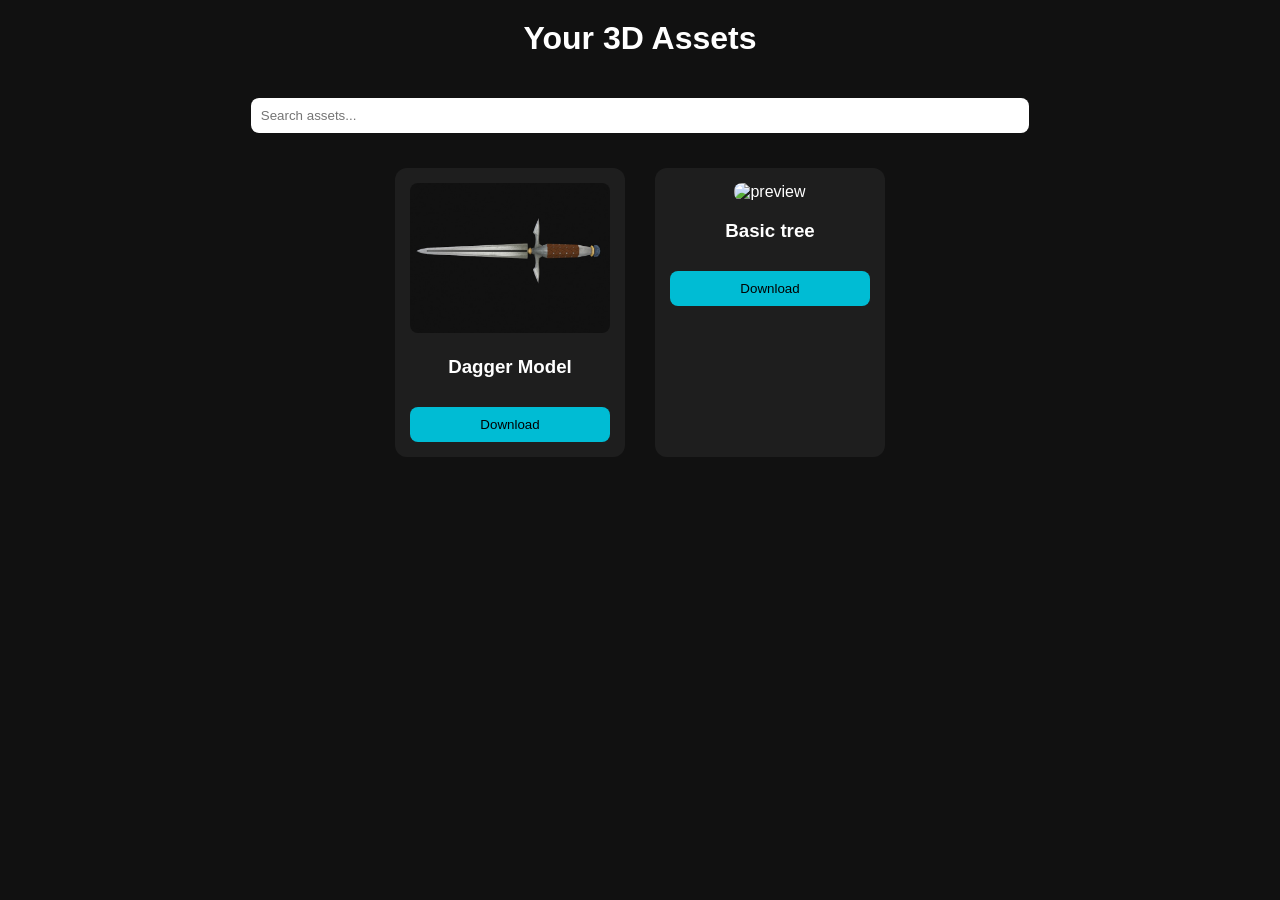
==== index.html @ 8e8165c3 "ads" ====
<!DOCTYPE html>
<html lang="en">
<head>
<meta charset="UTF-8">
<meta name="viewport" content="width=device-width, initial-scale=1.0">
<title>Your 3D Assets</title>
<link rel="stylesheet" href="style.css">
</head>
<body>

<h1>Your 3D Assets</h1>

<input type="text" id="searchBox" placeholder="Search assets...">

<script async="async" data-cfasync="false" src="https://pl28949245.profitablecpmratenetwork.com/7a5e69769044d6c3d6ab856e905cbce4/invoke.js"></script>
<div id="container-7a5e69769044d6c3d6ab856e905cbce4"></div>

<div class="container" id="assetContainer">

    <!-- ASSET CARD TEMPLATE -->
    <!-- Copy this block to add new assets -->
    
    <div class="card">
        <img src="assets/dagger/Preview_BasicMageDagger.jpg" alt="preview">
        <h3>Dagger Model</h3>
        <a href="assets/dagger/Quandtum_BasicMageDagger.blend" download>
            <button>Download</button>
        </a>
    </div>

    <div class="card">
    <img src="assets/tree/tree0.png" alt="preview">
    <h3>Basic tree</h3>
    <a href="assets/tree/tree.7z" download>
        <button>Download</button>
    </a>
</div>

</div>

<script src="script.js"></script>
</body>
</html>
---- style.css ----
body {
    font-family: Arial;
    background: #111;
    color: white;
    text-align: center;
}

h1 {
    margin-top: 20px;
}

#searchBox {
    padding: 10px;
    width: 60%;
    margin: 20px;
    border-radius: 8px;
    border: none;
}

.container {
    display: flex;
    flex-wrap: wrap;
    justify-content: center;
}

.card {
    background: #1e1e1e;
    margin: 15px;
    padding: 15px;
    border-radius: 12px;
    width: 200px;
    transition: 0.3s;
}

.card:hover {
    transform: scale(1.05);
}

.card img {
    width: 100%;
    border-radius: 8px;
}

button {
    margin-top: 10px;
    padding: 10px;
    width: 100%;
    background: #00bcd4;
    border: none;
    border-radius: 8px;
    cursor: pointer;
}

button:hover {
    background: #0097a7;
}
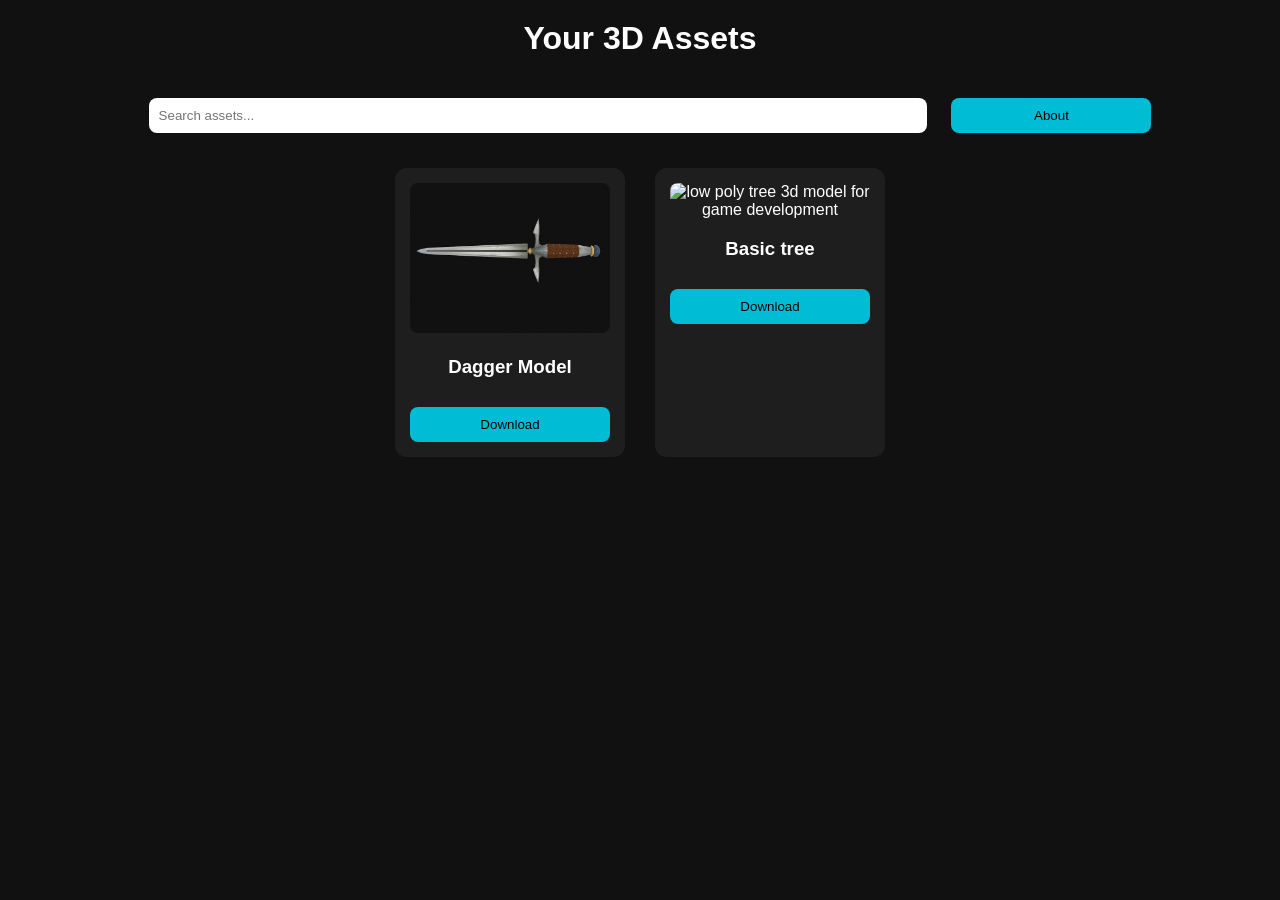
==== commit 8bd0b603: "about" ====
--- a/index.html
+++ b/index.html
@@ -1,16 +1,34 @@
 <!DOCTYPE html>
 <html lang="en">
 <head>
+<meta name="google-site-verification" content="yKWbWNqUNBw7l73HmEATfi07a6uBQ3KLsweY0y7Y68k" />
 <meta charset="UTF-8">
 <meta name="viewport" content="width=device-width, initial-scale=1.0">
 <title>Your 3D Assets</title>
 <link rel="stylesheet" href="style.css">
+
+<link rel="icon" type="image/png" href="icon.png">
+
+<meta name="description" content="Download free 3D game assets including Blender models, trees, weapons, environment assets and more. Perfect for game developers and designers.">
+<meta name="keywords" content="3D assets, game assets, blender models, free 3D models, game development assets, unity assets, unreal engine assets, low poly models, trees, weapons, environment assets, download blender files">
+<meta name="author" content="Your 3D Assets">
+<meta name="robots" content="index, follow">
+
+<meta property="og:title" content="Your 3D Assets - Free Game Assets Download">
+<meta property="og:description" content="Download high quality free 3D game assets, Blender models, trees, weapons and more.">
+<meta property="og:image" content="icon.png">
+<meta property="og:type" content="website">
+
 </head>
 <body>
 
 <h1>Your 3D Assets</h1>
 
 <input type="text" id="searchBox" placeholder="Search assets...">
+
+<a href="about.html">
+    <button style="width:200px;">About</button>
+</a>
 
 <script async="async" data-cfasync="false" src="https://pl28949245.profitablecpmratenetwork.com/7a5e69769044d6c3d6ab856e905cbce4/invoke.js"></script>
 <div id="container-7a5e69769044d6c3d6ab856e905cbce4"></div>
@@ -21,7 +39,7 @@
     <!-- Copy this block to add new assets -->
     
     <div class="card">
-        <img src="assets/dagger/Preview_BasicMageDagger.jpg" alt="preview">
+        <img src="assets/dagger/Preview_BasicMageDagger.jpg" alt="low poly dagger 3d model for game development">
         <h3>Dagger Model</h3>
         <a href="assets/dagger/Quandtum_BasicMageDagger.blend" download>
             <button>Download</button>
@@ -29,7 +47,7 @@
     </div>
 
     <div class="card">
-    <img src="assets/tree/tree0.png" alt="preview">
+    <img src="assets/tree/low-poly-tree-game-asset.png" alt="low poly tree 3d model for game development">
     <h3>Basic tree</h3>
     <a href="assets/tree/tree.7z" download>
         <button>Download</button>
@@ -38,6 +56,17 @@
 
 </div>
 
+<script>
+  atOptions = {
+    'key' : '81212353df51d4ddcfec42c70c2bd555',
+    'format' : 'iframe',
+    'height' : 60,
+    'width' : 468,
+    'params' : {}
+  };
+</script>
+<script src="https://www.highperformanceformat.com/81212353df51d4ddcfec42c70c2bd555/invoke.js"></script>
+
 <script src="script.js"></script>
 </body>
-</html>+</html>
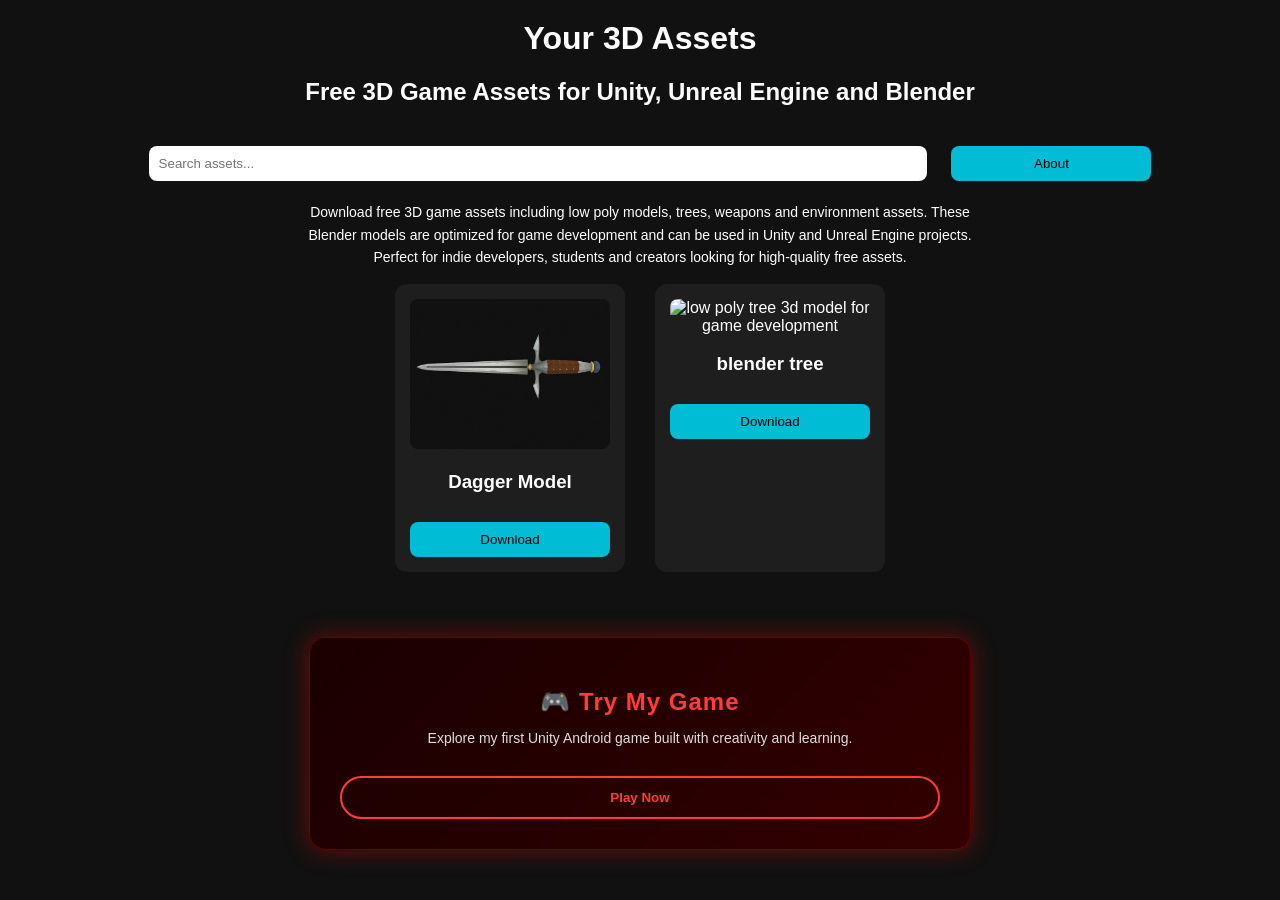
==== commit e7521ecd: "update" ====
--- a/index.html
+++ b/index.html
@@ -10,7 +10,7 @@
 <link rel="icon" type="image/png" href="icon.png">
 
 <meta name="description" content="Download free 3D game assets including Blender models, trees, weapons, environment assets and more. Perfect for game developers and designers.">
-<meta name="keywords" content="3D assets, game assets, blender models, free 3D models, game development assets, unity assets, unreal engine assets, low poly models, trees, weapons, environment assets, download blender files">
+<meta name="keywords" content="3D assets, game assets, blender models">
 <meta name="author" content="Your 3D Assets">
 <meta name="robots" content="index, follow">
 
@@ -19,16 +19,39 @@
 <meta property="og:image" content="icon.png">
 <meta property="og:type" content="website">
 
+
+<script type="application/ld+json">
+{
+  "@context": "https://schema.org",
+  "@type": "WebSite",
+  "name": "Your 3D Assets",
+  "url": "https://your3dassets.github.io/"
+}
+</script>
+
+<style>
+body {
+    visibility: hidden;
+}
+</style>
+
 </head>
 <body>
 
 <h1>Your 3D Assets</h1>
+<h2>Free 3D Game Assets for Unity, Unreal Engine and Blender</h2>
 
 <input type="text" id="searchBox" placeholder="Search assets...">
 
 <a href="about.html">
     <button style="width:200px;">About</button>
 </a>
+
+<p style="max-width:700px; margin:auto; font-size:14px; line-height:1.6;">
+Download free 3D game assets including low poly models, trees, weapons and environment assets. 
+These Blender models are optimized for game development and can be used in Unity and Unreal Engine projects.
+Perfect for indie developers, students and creators looking for high-quality free assets.
+</p>
 
 <script async="async" data-cfasync="false" src="https://pl28949245.profitablecpmratenetwork.com/7a5e69769044d6c3d6ab856e905cbce4/invoke.js"></script>
 <div id="container-7a5e69769044d6c3d6ab856e905cbce4"></div>
@@ -38,18 +61,18 @@
     <!-- ASSET CARD TEMPLATE -->
     <!-- Copy this block to add new assets -->
     
-    <div class="card">
-        <img src="assets/dagger/Preview_BasicMageDagger.jpg" alt="low poly dagger 3d model for game development">
-        <h3>Dagger Model</h3>
-        <a href="assets/dagger/Quandtum_BasicMageDagger.blend" download>
-            <button>Download</button>
-        </a>
-    </div>
+ <div class="card">
+    <img src="assets/dagger/Preview_BasicMageDagger.jpg" alt="low poly dagger 3d model for game development">
+    <h3>Dagger Model</h3>
+    <a href="dagger.html">
+        <button>Download</button>
+    </a>
+</div>
 
-    <div class="card">
+<div class="card">
     <img src="assets/tree/low-poly-tree-game-asset.png" alt="low poly tree 3d model for game development">
-    <h3>Basic tree</h3>
-    <a href="assets/tree/tree.7z" download>
+    <h3>blender tree</h3>
+    <a href="tree.html">
         <button>Download</button>
     </a>
 </div>
@@ -67,6 +90,26 @@
 </script>
 <script src="https://www.highperformanceformat.com/81212353df51d4ddcfec42c70c2bd555/invoke.js"></script>
 
+
+<!-- GAME CALLING CARD -->
+<div class="game-redirect">
+
+  <h2>🎮 Try My Game</h2>
+
+  <p>
+    Explore my first Unity Android game built with creativity and learning.
+  </p>
+
+  <a href="game.html">
+    <button class="game-btn">Play Now</button>
+  </a>
+
+</div>
+    
+<script>
+document.body.style.visibility = "visible";
+</script>
+
 <script src="script.js"></script>
 </body>
 </html>
--- a/style.css
+++ b/style.css
@@ -53,4 +53,127 @@
 
 button:hover {
     background: #0097a7;
+}
+.game-redirect {
+    margin: 50px auto;
+    padding: 30px;
+    max-width: 600px;
+    border-radius: 16px;
+    text-align: center;
+
+    background: linear-gradient(135deg, #1a0000, #330000);
+    box-shadow: 0 0 25px rgba(255, 0, 0, 0.4);
+
+    border: 1px solid rgba(255, 0, 0, 0.3);
+}
+
+.game-redirect h2 {
+    color: #ff3b3b;
+    margin-bottom: 10px;
+    letter-spacing: 1px;
+}
+
+.game-redirect p {
+    color: #ddd;
+    font-size: 14px;
+    margin-bottom: 20px;
+}
+
+.game-btn {
+    background: transparent;
+    border: 2px solid #ff3b3b;
+    color: #ff3b3b;
+    padding: 12px 30px;
+    border-radius: 30px;
+    cursor: pointer;
+    transition: 0.3s;
+    font-weight: bold;
+}
+
+.game-btn:hover {
+    background: #ff3b3b;
+    color: white;
+    box-shadow: 0 0 15px rgba(255, 0, 0, 0.6);
+}
+
+/* GAME PAGE BACKGROUND */
+.game-page {
+    background: radial-gradient(circle at top, #1a0000, #000);
+    color: white;
+    text-align: center;
+}
+
+/* TITLE */
+.game-title {
+    margin-top: 20px;
+    color: #ff3b3b;
+    text-shadow: 0 0 10px rgba(255, 0, 0, 0.7);
+}
+
+.game-logo {
+    width: 256px;
+    height: 256px;
+    object-fit: cover;
+    border-radius: 14px;
+    box-shadow: 0 0 10px rgba(255, 0, 0, 0.4);
+}
+
+/* BACK BUTTON */
+.back-btn {
+    margin: 15px;
+    padding: 10px 20px;
+    background: transparent;
+    border: 1px solid #ff3b3b;
+    color: #ff3b3b;
+    border-radius: 20px;
+    cursor: pointer;
+    transition: 0.3s;
+}
+
+.back-btn:hover {
+    background: #ff3b3b;
+    color: white;
+}
+
+/* NEON CARD */
+.neon {
+    background: rgba(20, 0, 0, 0.8);
+    border: 1px solid rgba(255, 0, 0, 0.3);
+    box-shadow: 0 0 25px rgba(255, 0, 0, 0.4);
+}
+
+/* DOWNLOAD BUTTON */
+.download-btn {
+    margin-top: 15px;
+    padding: 12px 25px;
+    background: linear-gradient(45deg, #ff0000, #ff4d4d);
+    border: none;
+    border-radius: 25px;
+    color: white;
+    font-weight: bold;
+    cursor: pointer;
+    transition: 0.3s;
+}
+
+.download-btn:hover {
+    transform: scale(1.05);
+    box-shadow: 0 0 20px rgba(255, 0, 0, 0.7);
+}
+
+.download-btn {
+    margin-top: 15px;
+    padding: 12px 25px;
+    background: linear-gradient(45deg, #ff0000, #ff4d4d);
+    border: none;
+    border-radius: 25px;
+    color: white;
+    font-weight: bold;
+    cursor: pointer;
+    transition: 0.3s;
+}
+
+.download-btn:hover {
+    background: linear-gradient(45deg, #ff1a1a, #ff6666);
+    transform: scale(1.05);
+    box-shadow: 0 0 20px rgba(255, 0, 0, 0.7);
 }
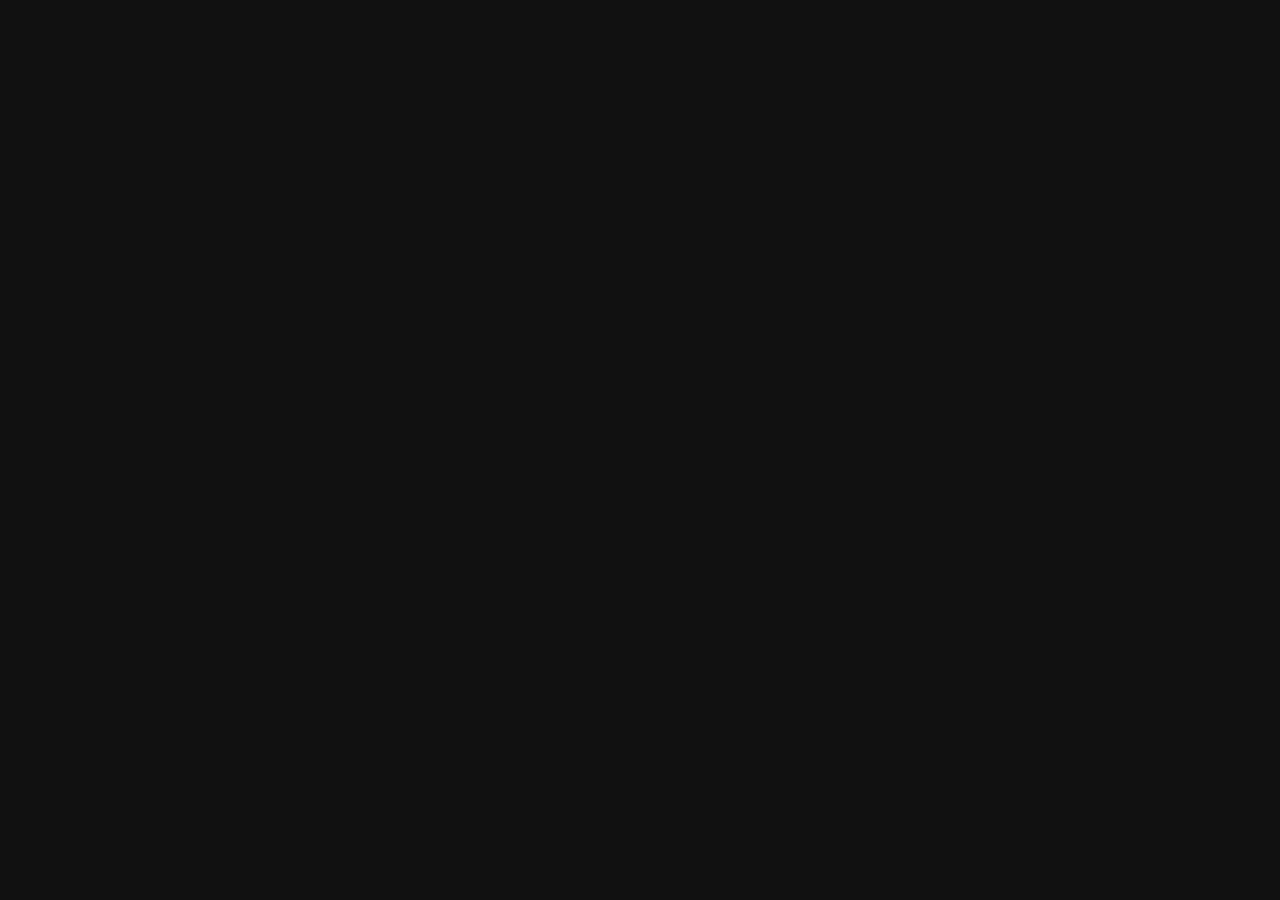
==== commit 5e03266a: "update" ====
--- a/index.html
+++ b/index.html
@@ -1,7 +1,6 @@
 <!DOCTYPE html>
 <html lang="en">
 <head>
-<meta name="google-site-verification" content="yKWbWNqUNBw7l73HmEATfi07a6uBQ3KLsweY0y7Y68k" />
 <meta charset="UTF-8">
 <meta name="viewport" content="width=device-width, initial-scale=1.0">
 <title>Your 3D Assets</title>
@@ -106,9 +105,6 @@
 
 </div>
     
-<script>
-document.body.style.visibility = "visible";
-</script>
 
 <script src="script.js"></script>
 </body>
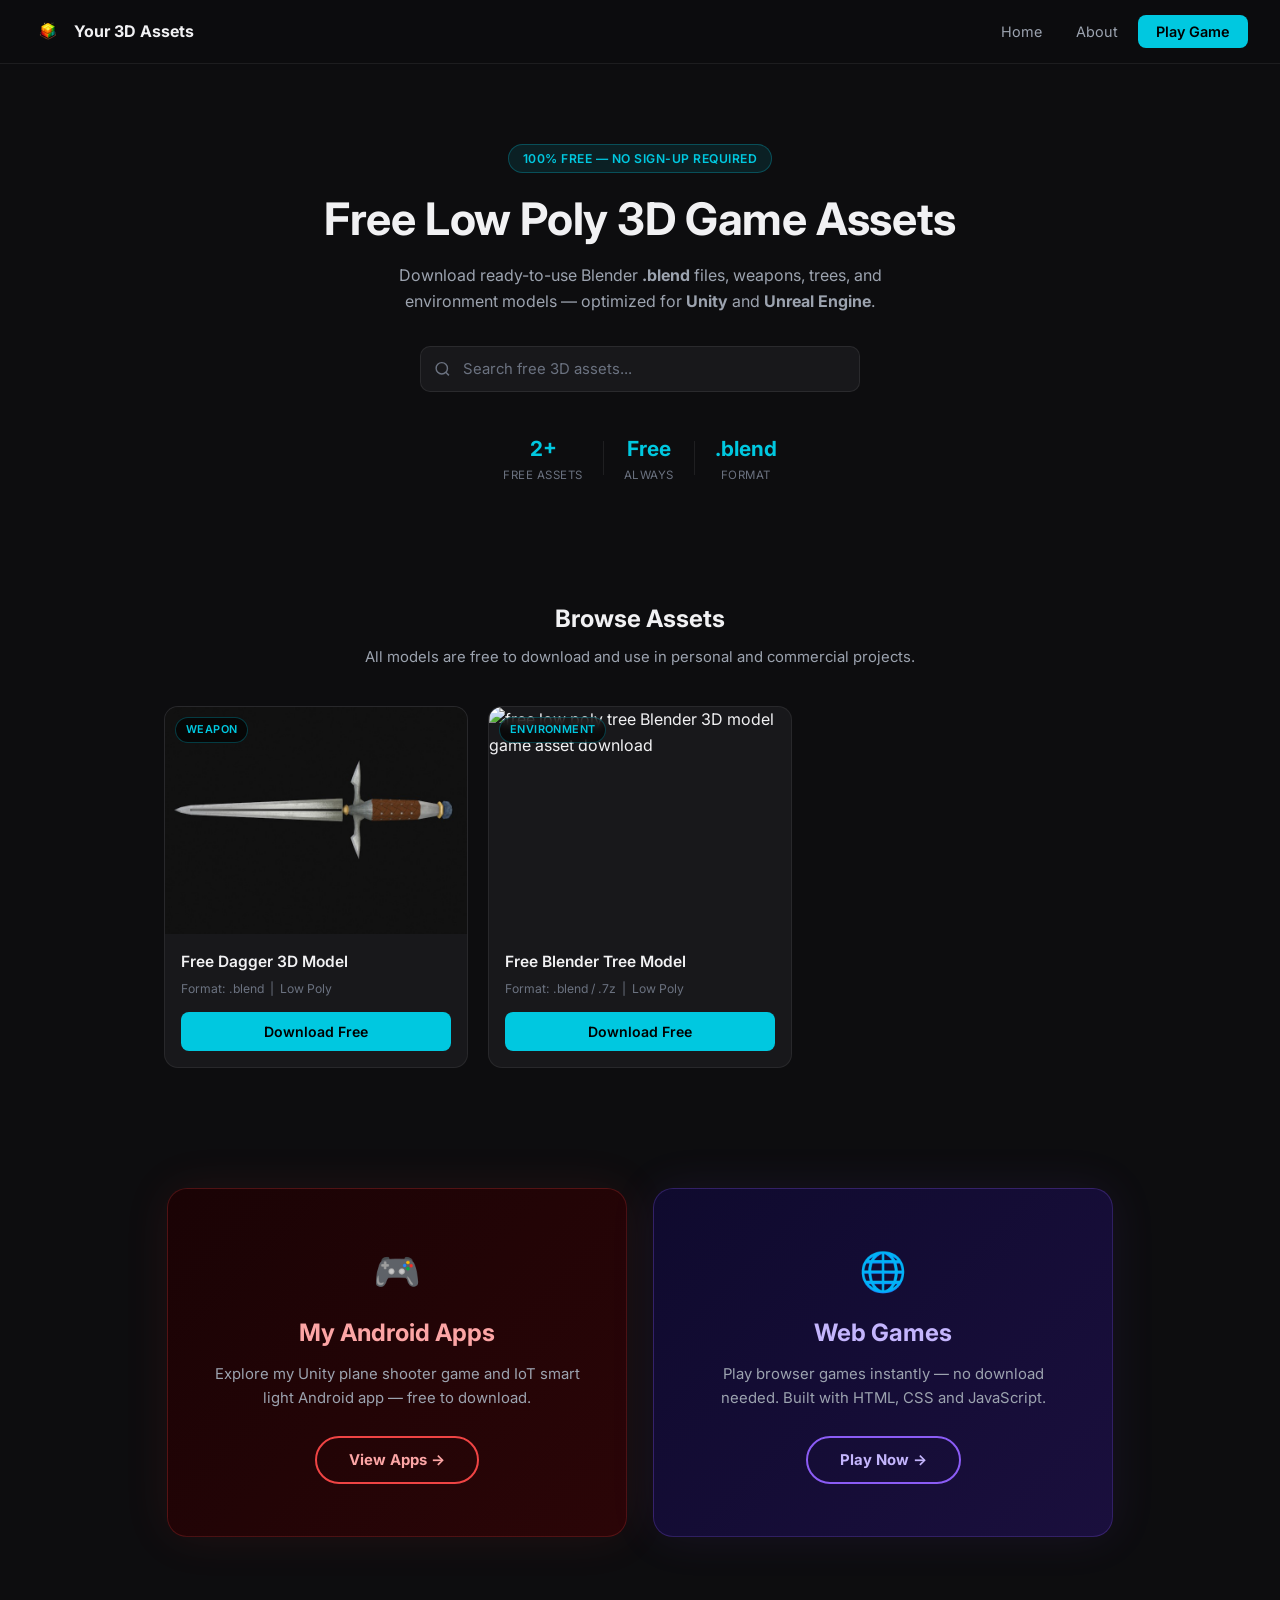
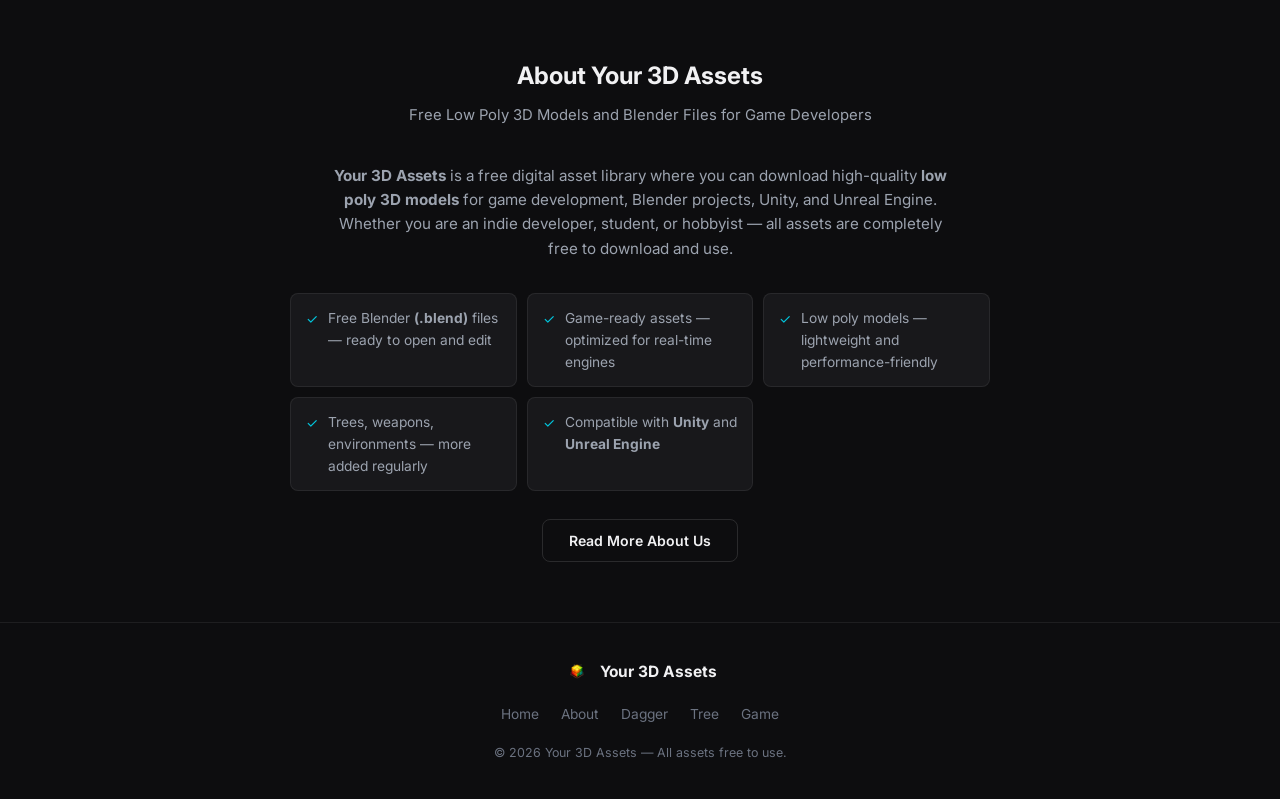
==== commit afb89d9e: "games" ====
--- a/index.html
+++ b/index.html
@@ -3,109 +3,309 @@
 <head>
 <meta charset="UTF-8">
 <meta name="viewport" content="width=device-width, initial-scale=1.0">
-<title>Your 3D Assets</title>
-<link rel="stylesheet" href="style.css">
-
+<title>Your 3D Assets - Free Low Poly 3D Game Assets | Blender Files Download</title>
 <link rel="icon" type="image/png" href="icon.png">
-
-<meta name="description" content="Download free 3D game assets including Blender models, trees, weapons, environment assets and more. Perfect for game developers and designers.">
-<meta name="keywords" content="3D assets, game assets, blender models">
+<link rel="canonical" href="https://your3dassets.github.io/" />
+<link rel="preconnect" href="https://fonts.googleapis.com">
+<link rel="preconnect" href="https://fonts.gstatic.com" crossorigin>
+<link href="https://fonts.googleapis.com/css2?family=Inter:wght@400;500;600;700&display=swap" rel="stylesheet">
+
+<meta name="description" content="Your 3D Assets - Download free low poly 3D game assets, Blender .blend files, trees, weapons, and environment models. Free game assets for Unity and Unreal Engine.">
+<meta name="keywords" content="your 3d assets, free 3d assets, free low poly assets, free blender file, free game assets, free 3d models, low poly game assets, blender models download, free unity assets, free unreal engine assets, 3d game models, free environment assets, free weapon 3d model, free tree 3d model">
 <meta name="author" content="Your 3D Assets">
 <meta name="robots" content="index, follow">
-
-<meta property="og:title" content="Your 3D Assets - Free Game Assets Download">
-<meta property="og:description" content="Download high quality free 3D game assets, Blender models, trees, weapons and more.">
-<meta property="og:image" content="icon.png">
 <meta property="og:type" content="website">
-
+<meta property="og:url" content="https://your3dassets.github.io/">
+<meta property="og:title" content="Your 3D Assets - Free Low Poly 3D Game Assets & Blender Files">
+<meta property="og:description" content="Download free low poly 3D game assets, Blender .blend files, trees, weapons and more. Perfect for Unity and Unreal Engine projects.">
+<meta property="og:image" content="https://your3dassets.github.io/icon.png">
+<meta name="twitter:card" content="summary_large_image">
+<meta name="twitter:title" content="Your 3D Assets - Free Low Poly 3D Game Assets">
+<meta name="twitter:description" content="Download free low poly 3D models and Blender files for game development.">
+<meta name="twitter:image" content="https://your3dassets.github.io/icon.png">
 
 <script type="application/ld+json">
-{
-  "@context": "https://schema.org",
-  "@type": "WebSite",
-  "name": "Your 3D Assets",
-  "url": "https://your3dassets.github.io/"
-}
+{"@context":"https://schema.org","@type":"WebSite","name":"Your 3D Assets","url":"https://your3dassets.github.io/","description":"Free low poly 3D game assets, Blender files, trees, weapons and environment models for Unity and Unreal Engine.","potentialAction":{"@type":"SearchAction","target":"https://your3dassets.github.io/?search={search_term_string}","query-input":"required name=search_term_string"}}
 </script>
+<script type="application/ld+json">
+{"@context":"https://schema.org","@type":"ItemList","name":"Free 3D Game Assets","url":"https://your3dassets.github.io/","itemListElement":[{"@type":"ListItem","position":1,"name":"Free Low Poly Dagger 3D Model","url":"https://your3dassets.github.io/dagger.html"},{"@type":"ListItem","position":2,"name":"Free Low Poly Tree Blender Model","url":"https://your3dassets.github.io/tree.html"}]}
+</script>
 
 <style>
-body {
-    visibility: hidden;
-}
+  *, *::before, *::after { box-sizing: border-box; margin: 0; padding: 0; }
+  html { scroll-behavior: smooth; }
+  body { font-family: 'Inter', Arial, sans-serif; background: #0d0d0f; color: #f1f1f3; line-height: 1.6; -webkit-font-smoothing: antialiased; }
+  a { color: inherit; text-decoration: none; }
+  img { display: block; max-width: 100%; }
+
+  /* Navbar */
+  .navbar {
+    position: sticky; top: 0; z-index: 100;
+    display: flex; align-items: center; justify-content: space-between;
+    padding: 0 32px; height: 64px;
+    background: rgba(13,13,15,0.9); backdrop-filter: blur(12px);
+    border-bottom: 1px solid rgba(255,255,255,0.07);
+  }
+  .nav-brand { display: flex; align-items: center; gap: 10px; font-weight: 700; font-size: 1rem; }
+  .nav-logo { width: 32px; height: 32px; border-radius: 8px; object-fit: cover; }
+  .nav-links { display: flex; align-items: center; gap: 6px; list-style: none; }
+  .nav-links a { padding: 8px 14px; border-radius: 8px; font-size: 0.9rem; color: #9ca3af; transition: color 0.2s, background 0.2s; }
+  .nav-links a:hover { color: #f1f1f3; background: #232329; }
+  .nav-links .nav-cta { background: #00c8e0; color: #000; font-weight: 600; padding: 8px 18px; }
+  .nav-links .nav-cta:hover { background: #0097a7; color: #000; }
+
+  /* Hero */
+  .hero { padding: 80px 24px 56px; text-align: center; max-width: 760px; margin: 0 auto; }
+  .hero-badge {
+    display: inline-block; padding: 4px 14px; border-radius: 99px;
+    background: rgba(0,200,224,0.1); border: 1px solid rgba(0,200,224,0.28);
+    color: #00c8e0; font-size: 0.76rem; font-weight: 600; letter-spacing: 0.5px;
+    margin-bottom: 20px; text-transform: uppercase;
+  }
+  .hero h1 { font-size: clamp(1.8rem, 5vw, 2.8rem); font-weight: 700; letter-spacing: -0.4px; line-height: 1.2; margin-bottom: 16px; }
+  .hero-sub { color: #9ca3af; font-size: 1rem; max-width: 560px; margin: 0 auto 32px; }
+
+  /* Search */
+  .search-wrap { position: relative; max-width: 440px; margin: 0 auto 40px; }
+  .search-icon { position: absolute; left: 14px; top: 50%; transform: translateY(-50%); width: 17px; height: 17px; color: #6b7280; pointer-events: none; }
+  #searchBox {
+    width: 100%; padding: 13px 16px 13px 42px;
+    background: #18181b; border: 1px solid rgba(255,255,255,0.08);
+    border-radius: 10px; color: #f1f1f3; font-size: 0.93rem; font-family: inherit; outline: none;
+    transition: border-color 0.2s, box-shadow 0.2s;
+  }
+  #searchBox::placeholder { color: #6b7280; }
+  #searchBox:focus { border-color: #00c8e0; box-shadow: 0 0 0 3px rgba(0,200,224,0.12); }
+
+  /* Stats */
+  .hero-stats { display: flex; align-items: center; justify-content: center; gap: 20px; }
+  .stat { display: flex; flex-direction: column; align-items: center; }
+  .stat-num { font-size: 1.3rem; font-weight: 700; color: #00c8e0; }
+  .stat-label { font-size: 0.72rem; color: #6b7280; text-transform: uppercase; letter-spacing: 0.5px; }
+  .stat-sep { width: 1px; height: 34px; background: rgba(255,255,255,0.08); }
+
+  /* Section */
+  .section { padding: 60px 24px; max-width: 1000px; margin: 0 auto; text-align: center; }
+  .section-title { font-size: 1.5rem; font-weight: 700; margin-bottom: 8px; }
+  .section-sub { color: #9ca3af; font-size: 0.93rem; margin-bottom: 36px; }
+
+  /* Asset Grid */
+  .container { display: grid; grid-template-columns: repeat(auto-fill, minmax(230px, 1fr)); gap: 20px; }
+  .card {
+    background: #18181b; border: 1px solid rgba(255,255,255,0.07);
+    border-radius: 14px; overflow: hidden; text-align: left;
+    transition: transform 0.22s, box-shadow 0.22s, border-color 0.22s;
+  }
+  .card:hover { transform: translateY(-4px); box-shadow: 0 12px 28px rgba(0,0,0,0.4); border-color: rgba(0,200,224,0.22); }
+  .card-img-wrap { position: relative; }
+  .card-img-wrap img { width: 100%; aspect-ratio: 4/3; object-fit: cover; }
+  .card-tag {
+    position: absolute; top: 10px; left: 10px;
+    background: rgba(0,0,0,0.6); backdrop-filter: blur(4px);
+    color: #00c8e0; border: 1px solid rgba(0,200,224,0.28);
+    font-size: 0.68rem; font-weight: 600; padding: 3px 10px;
+    border-radius: 99px; text-transform: uppercase; letter-spacing: 0.4px;
+  }
+  .card-body { padding: 16px; }
+  .card-body h3 { font-size: 0.97rem; font-weight: 600; margin-bottom: 4px; }
+  .card-meta { font-size: 0.76rem; color: #6b7280; margin-bottom: 14px; }
+  .btn-primary {
+    display: block; width: 100%; padding: 11px;
+    background: #00c8e0; color: #000; font-weight: 600; font-size: 0.88rem; font-family: inherit;
+    border: none; border-radius: 8px; cursor: pointer; transition: background 0.2s;
+  }
+  .btn-primary:hover { background: #0097a7; }
+
+  /* Game card */
+  .game-redirect {
+    background: linear-gradient(135deg, #1a0305, #2b0507);
+    border: 1px solid rgba(239,68,68,0.22); border-radius: 20px;
+    padding: 52px 28px; max-width: 580px; margin: 0 auto;
+    box-shadow: 0 0 48px rgba(239,68,68,0.09);
+  }
+  .game-icon { font-size: 2.4rem; margin-bottom: 12px; }
+  .game-redirect h2 { font-size: 1.5rem; font-weight: 700; color: #fca5a5; margin-bottom: 10px; }
+  .game-redirect p { color: #9ca3af; font-size: 0.93rem; margin-bottom: 26px; max-width: 380px; margin-left: auto; margin-right: auto; }
+  .game-btn {
+    display: inline-block; padding: 13px 32px;
+    background: transparent; border: 2px solid #ef4444; color: #fca5a5;
+    font-weight: 700; font-size: 0.93rem; font-family: inherit;
+    border-radius: 99px; cursor: pointer; transition: background 0.2s, color 0.2s, box-shadow 0.2s;
+  }
+  .game-btn:hover { background: #ef4444; color: #fff; box-shadow: 0 0 20px rgba(239,68,68,0.35); }
+
+  /* About */
+  .about-text { color: #9ca3af; font-size: 0.95rem; max-width: 620px; margin: 0 auto 32px; }
+  .feature-grid { display: grid; grid-template-columns: repeat(auto-fit, minmax(220px, 1fr)); gap: 10px; max-width: 700px; margin: 0 auto; text-align: left; }
+  .feature-item {
+    display: flex; align-items: flex-start; gap: 10px;
+    background: #18181b; border: 1px solid rgba(255,255,255,0.07);
+    border-radius: 8px; padding: 13px 15px; font-size: 0.86rem; color: #9ca3af;
+  }
+  .feature-icon { color: #00c8e0; flex-shrink: 0; margin-top: 1px; }
+  .btn-outline {
+    display: inline-block; margin-top: 28px; padding: 12px 26px;
+    background: transparent; color: #f1f1f3; font-weight: 600; font-size: 0.88rem; font-family: inherit;
+    border: 1px solid rgba(255,255,255,0.12); border-radius: 8px; cursor: pointer; transition: border-color 0.2s, background 0.2s;
+  }
+  .btn-outline:hover { border-color: #00c8e0; background: rgba(0,200,224,0.07); }
+
+  /* Footer */
+  .footer { border-top: 1px solid rgba(255,255,255,0.07); padding: 36px 24px; text-align: center; }
+  .footer-inner { max-width: 860px; margin: 0 auto; display: flex; flex-direction: column; align-items: center; gap: 18px; }
+  .footer-brand { display: flex; align-items: center; gap: 10px; font-weight: 700; font-size: 0.97rem; }
+  .footer-logo { width: 26px; height: 26px; border-radius: 6px; object-fit: cover; }
+  .footer-links { display: flex; gap: 22px; flex-wrap: wrap; justify-content: center; }
+  .footer-links a { font-size: 0.86rem; color: #6b7280; transition: color 0.2s; }
+  .footer-links a:hover { color: #f1f1f3; }
+  .footer-copy { font-size: 0.78rem; color: #6b7280; }
+
+  /* Responsive */
+  @media (max-width: 580px) {
+    .navbar { padding: 0 16px; }
+    .nav-links li:not(:last-child) { display: none; }
+    .hero { padding: 52px 16px 40px; }
+    .section { padding: 44px 16px; }
+    .game-redirect { padding: 36px 16px; }
+    .hero-stats { gap: 12px; }
+  }
 </style>
-
 </head>
 <body>
 
-<h1>Your 3D Assets</h1>
-<h2>Free 3D Game Assets for Unity, Unreal Engine and Blender</h2>
-
-<input type="text" id="searchBox" placeholder="Search assets...">
-
-<a href="about.html">
-    <button style="width:200px;">About</button>
-</a>
-
-<p style="max-width:700px; margin:auto; font-size:14px; line-height:1.6;">
-Download free 3D game assets including low poly models, trees, weapons and environment assets. 
-These Blender models are optimized for game development and can be used in Unity and Unreal Engine projects.
-Perfect for indie developers, students and creators looking for high-quality free assets.
-</p>
-
+<!-- NAVBAR -->
+<nav class="navbar">
+  <a href="/" class="nav-brand">
+    <img src="icon.png" alt="Your 3D Assets logo" class="nav-logo">
+    <span>Your 3D Assets</span>
+  </a>
+  <ul class="nav-links">
+    <li><a href="/">Home</a></li>
+    <li><a href="about.html">About</a></li>
+    <li><a href="game.html" class="nav-cta">Play Game</a></li>
+  </ul>
+</nav>
+
+<!-- HERO -->
+<header class="hero">
+  <div class="hero-badge">100% Free — No Sign-up Required</div>
+  <h1>Free Low Poly 3D Game Assets</h1>
+  <p class="hero-sub">Download ready-to-use Blender <strong>.blend</strong> files, weapons, trees, and environment models — optimized for <strong>Unity</strong> and <strong>Unreal Engine</strong>.</p>
+  <div class="search-wrap">
+    <svg class="search-icon" xmlns="http://www.w3.org/2000/svg" viewBox="0 0 24 24" fill="none" stroke="currentColor" stroke-width="2"><circle cx="11" cy="11" r="8"/><line x1="21" y1="21" x2="16.65" y2="16.65"/></svg>
+    <input type="text" id="searchBox" placeholder="Search free 3D assets...">
+  </div>
+  <div class="hero-stats">
+    <div class="stat"><span class="stat-num">2+</span><span class="stat-label">Free Assets</span></div>
+    <div class="stat-sep"></div>
+    <div class="stat"><span class="stat-num">Free</span><span class="stat-label">Always</span></div>
+    <div class="stat-sep"></div>
+    <div class="stat"><span class="stat-num">.blend</span><span class="stat-label">Format</span></div>
+  </div>
+</header>
+
+<!-- AD -->
 <script async="async" data-cfasync="false" src="https://pl28949245.profitablecpmratenetwork.com/7a5e69769044d6c3d6ab856e905cbce4/invoke.js"></script>
 <div id="container-7a5e69769044d6c3d6ab856e905cbce4"></div>
 
-<div class="container" id="assetContainer">
-
-    <!-- ASSET CARD TEMPLATE -->
-    <!-- Copy this block to add new assets -->
-    
- <div class="card">
-    <img src="assets/dagger/Preview_BasicMageDagger.jpg" alt="low poly dagger 3d model for game development">
-    <h3>Dagger Model</h3>
-    <a href="dagger.html">
-        <button>Download</button>
-    </a>
-</div>
-
-<div class="card">
-    <img src="assets/tree/low-poly-tree-game-asset.png" alt="low poly tree 3d model for game development">
-    <h3>blender tree</h3>
-    <a href="tree.html">
-        <button>Download</button>
-    </a>
-</div>
-
-</div>
-
+<!-- ASSET GRID -->
+<section class="section">
+  <h2 class="section-title">Browse Assets</h2>
+  <p class="section-sub">All models are free to download and use in personal and commercial projects.</p>
+  <div class="container" id="assetContainer">
+
+    <div class="card">
+      <div class="card-img-wrap">
+        <img src="assets/dagger/Preview_BasicMageDagger.jpg" alt="free low poly dagger 3D model Blender game asset download">
+        <span class="card-tag">Weapon</span>
+      </div>
+      <div class="card-body">
+        <h3>Free Dagger 3D Model</h3>
+        <p class="card-meta">Format: .blend &nbsp;|&nbsp; Low Poly</p>
+        <a href="assets/dagger/dagger.html"><button class="btn-primary">Download Free</button></a>
+      </div>
+    </div>
+
+    <div class="card">
+      <div class="card-img-wrap">
+        <img src="assets/tree/low-poly-tree-game-asset.png" alt="free low poly tree Blender 3D model game asset download">
+        <span class="card-tag">Environment</span>
+      </div>
+      <div class="card-body">
+        <h3>Free Blender Tree Model</h3>
+        <p class="card-meta">Format: .blend / .7z &nbsp;|&nbsp; Low Poly</p>
+        <a href="assets/tree/tree.html"><button class="btn-primary">Download Free</button></a>
+      </div>
+    </div>
+
+  </div>
+</section>
+
+<!-- AD -->
 <script>
-  atOptions = {
-    'key' : '81212353df51d4ddcfec42c70c2bd555',
-    'format' : 'iframe',
-    'height' : 60,
-    'width' : 468,
-    'params' : {}
-  };
+  atOptions = { 'key': '81212353df51d4ddcfec42c70c2bd555', 'format': 'iframe', 'height': 60, 'width': 468, 'params': {} };
 </script>
 <script src="https://www.highperformanceformat.com/81212353df51d4ddcfec42c70c2bd555/invoke.js"></script>
 
-
-<!-- GAME CALLING CARD -->
-<div class="game-redirect">
-
-  <h2>🎮 Try My Game</h2>
-
-  <p>
-    Explore my first Unity Android game built with creativity and learning.
+<!-- GAME CARD -->
+<section class="section">
+  <div style="display:flex; gap:20px; flex-wrap:wrap; justify-content:center;">
+
+    <div class="game-redirect" style="flex:1; min-width:260px; max-width:460px;">
+      <div class="game-icon">&#127918;</div>
+      <h2>My Android Apps</h2>
+      <p>Explore my Unity plane shooter game and IoT smart light Android app — free to download.</p>
+      <a href="game.html"><button class="game-btn">View Apps &rarr;</button></a>
+    </div>
+
+    <div class="game-redirect" style="flex:1; min-width:260px; max-width:460px; background:linear-gradient(135deg,#0f0a2e,#1a0f3d); border-color:rgba(139,92,246,0.25); box-shadow:0 0 48px rgba(139,92,246,0.09);">
+      <div class="game-icon">&#127760;</div>
+      <h2 style="color:#c4b5fd;">Web Games</h2>
+      <p>Play browser games instantly — no download needed. Built with HTML, CSS and JavaScript.</p>
+      <a href="webgames.html"><button class="game-btn" style="border-color:#8b5cf6; color:#c4b5fd;">Play Now &rarr;</button></a>
+    </div>
+
+  </div>
+</section>
+
+<!-- ABOUT -->
+<section class="section" id="about">
+  <h2 class="section-title">About Your 3D Assets</h2>
+  <p class="section-sub">Free Low Poly 3D Models and Blender Files for Game Developers</p>
+  <p class="about-text">
+    <strong>Your 3D Assets</strong> is a free digital asset library where you can download high-quality
+    <strong>low poly 3D models</strong> for game development, Blender projects, Unity, and Unreal Engine.
+    Whether you are an indie developer, student, or hobbyist — all assets are completely free to download and use.
   </p>
-
-  <a href="game.html">
-    <button class="game-btn">Play Now</button>
-  </a>
-
-</div>
-    
+  <div class="feature-grid">
+    <div class="feature-item"><span class="feature-icon">&#10003;</span><span>Free Blender <strong>(.blend)</strong> files — ready to open and edit</span></div>
+    <div class="feature-item"><span class="feature-icon">&#10003;</span><span>Game-ready assets — optimized for real-time engines</span></div>
+    <div class="feature-item"><span class="feature-icon">&#10003;</span><span>Low poly models — lightweight and performance-friendly</span></div>
+    <div class="feature-item"><span class="feature-icon">&#10003;</span><span>Trees, weapons, environments — more added regularly</span></div>
+    <div class="feature-item"><span class="feature-icon">&#10003;</span><span>Compatible with <strong>Unity</strong> and <strong>Unreal Engine</strong></span></div>
+  </div>
+  <a href="about.html"><button class="btn-outline">Read More About Us</button></a>
+</section>
+
+<!-- FOOTER -->
+<footer class="footer">
+  <div class="footer-inner">
+    <div class="footer-brand">
+      <img src="icon.png" alt="Your 3D Assets" class="footer-logo">
+      <span>Your 3D Assets</span>
+    </div>
+    <nav class="footer-links">
+      <a href="/">Home</a>
+      <a href="about.html">About</a>
+      <a href="assets/dagger/dagger.html">Dagger</a>
+      <a href="assets/tree/tree.html">Tree</a>
+      <a href="game.html">Game</a>
+    </nav>
+    <p class="footer-copy">&copy; 2026 Your 3D Assets &mdash; All assets free to use.</p>
+  </div>
+</footer>
 
 <script src="script.js"></script>
+
 </body>
 </html>
